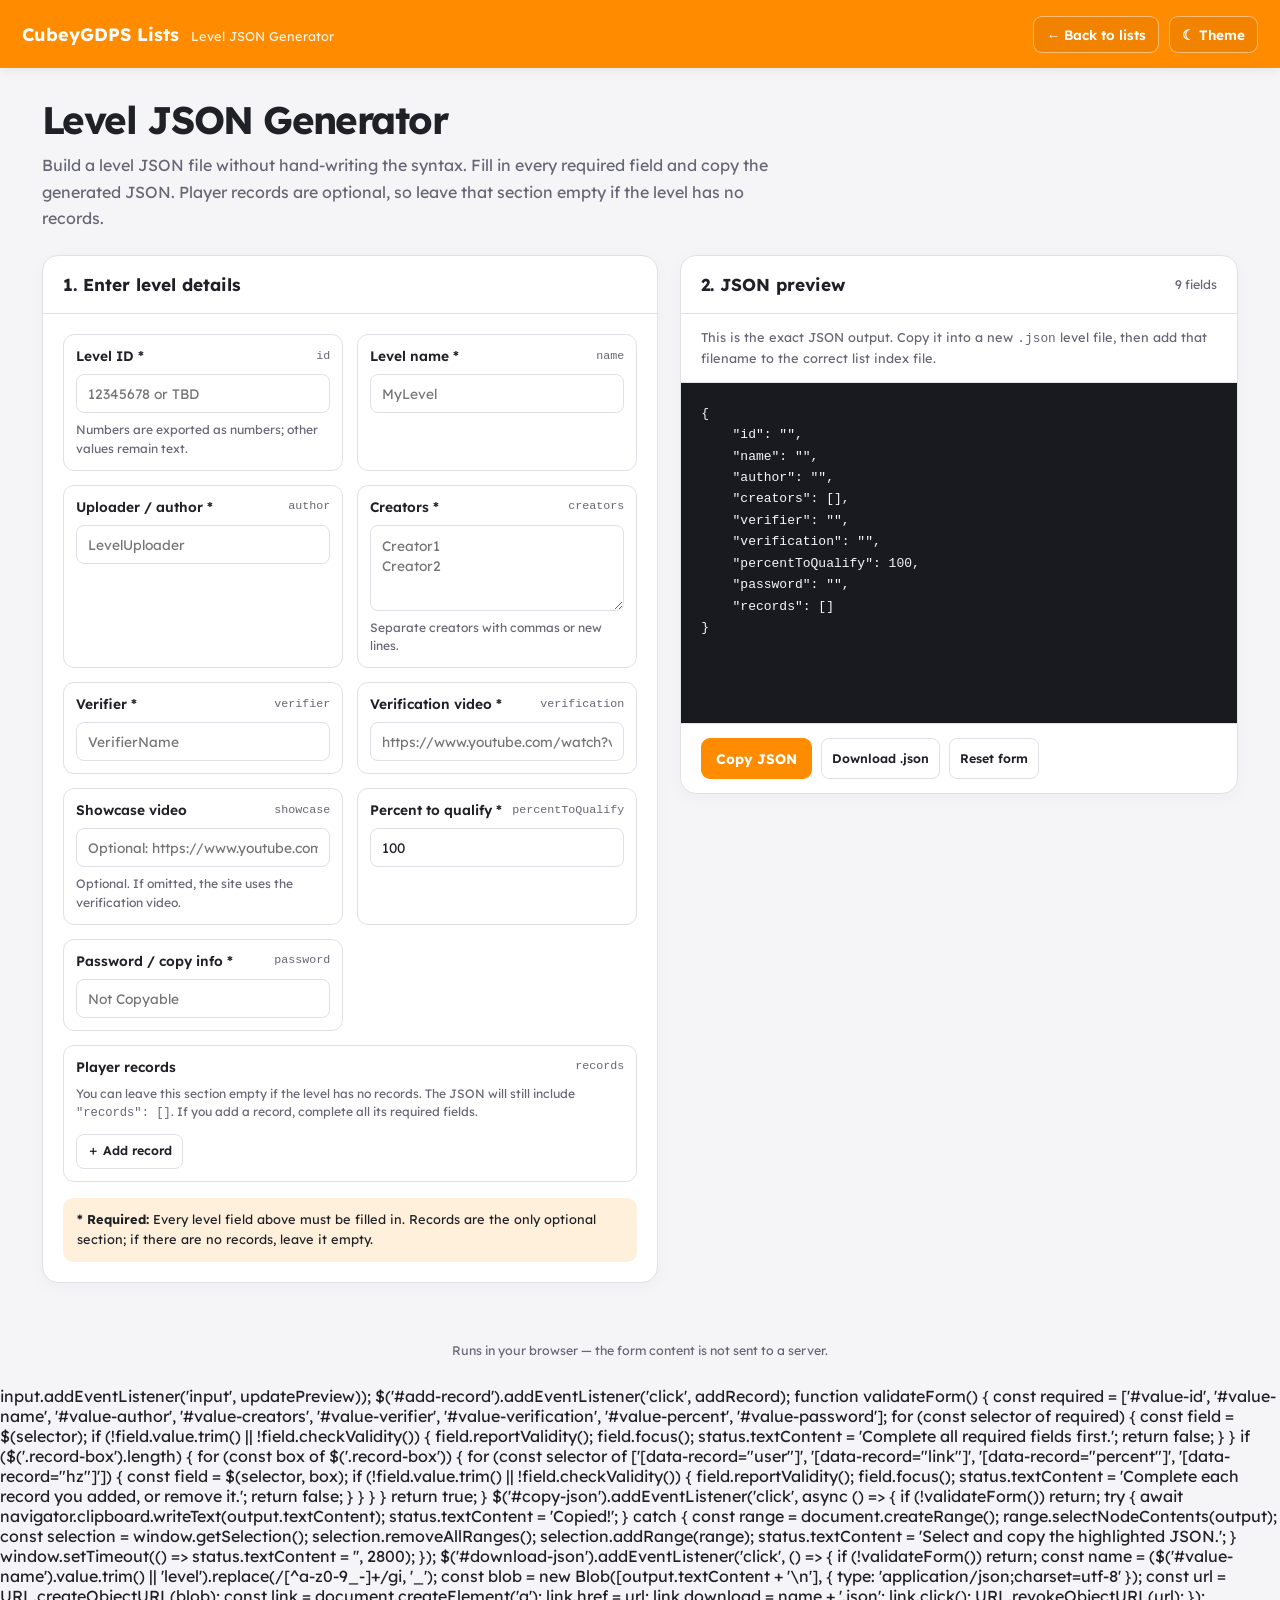
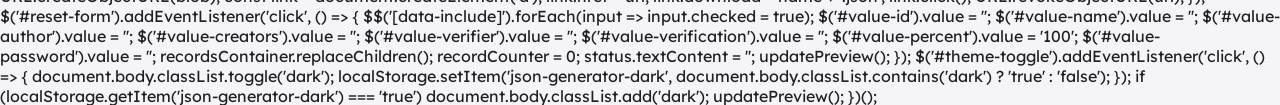
==== json-generator/index.html @ 1a978d86 "Correctly validate all added record entries" ====
<!DOCTYPE html>
<html lang="en">
<head>
    <meta charset="UTF-8">
    <meta name="viewport" content="width=device-width, initial-scale=1">
    <title>Level JSON Generator | CubeyGDPS Lists</title>
    <link rel="preconnect" href="https://fonts.googleapis.com">
    <link rel="preconnect" href="https://fonts.gstatic.com" crossorigin>
    <link href="https://fonts.googleapis.com/css2?family=Lexend+Deca:wght@400;500;600;700&display=swap" rel="stylesheet">
    <style>
        :root {
            color-scheme: light;
            --bg: #f5f5f7;
            --panel: #fff;
            --text: #202027;
            --muted: #666675;
            --border: #e0e0e7;
            --field: #fff;
            --orange: #ff8c00;
            --orange-dark: #bd5e00;
            --soft-orange: #fff0dc;
            --code: #191a20;
            --code-text: #f5f5fa;
            font-family: "Lexend Deca", sans-serif;
        }
        * { box-sizing: border-box; }
        body { margin: 0; background: var(--bg); color: var(--text); min-height: 100vh; }
        body.dark {
            color-scheme: dark;
            --bg: #17171b; --panel: #222228; --text: #f4f4f8; --muted: #b2b2c0;
            --border: #3c3c46; --field: #19191f; --orange: #d97706; --orange-dark: #ffb45e;
            --soft-orange: #3a2a19; --code: #101014; --code-text: #f5f5fa;
        }
        header {
            min-height: 68px; padding: 12px max(22px, calc((100vw - 1240px) / 2));
            display: flex; align-items: center; justify-content: space-between; gap: 18px;
            background: var(--orange); color: white; box-shadow: 0 2px 10px #00000012;
        }
        .brand { display: flex; align-items: baseline; gap: 12px; flex-wrap: wrap; }
        .brand strong { font-size: 1.12rem; }
        .brand span { font-size: .8rem; opacity: .88; }
        .header-actions { display: flex; align-items: center; gap: 10px; }
        a { color: inherit; }
        .header-link, .theme-button {
            border: 1px solid #ffffff75; color: white; background: #8c45001c;
            padding: 9px 12px; border-radius: 9px; text-decoration: none; font: inherit;
            font-size: .85rem; font-weight: 600; cursor: pointer;
        }
        .header-link:hover, .theme-button:hover { background: #8c450033; }
        main { max-width: 1240px; margin: 30px auto 60px; padding: 0 22px; }
        .intro { margin-bottom: 24px; }
        h1 { font-size: clamp(1.7rem, 4vw, 2.4rem); line-height: 1.15; letter-spacing: -.04em; margin: 0 0 10px; }
        .intro p { margin: 0; color: var(--muted); line-height: 1.65; max-width: 760px; }
        .layout { display: grid; grid-template-columns: minmax(0, 1.05fr) minmax(360px, .95fr); gap: 22px; align-items: start; }
        .panel { background: var(--panel); border: 1px solid var(--border); border-radius: 16px; overflow: hidden; box-shadow: 0 4px 18px #00000008; }
        .panel-head { padding: 18px 20px; border-bottom: 1px solid var(--border); display: flex; justify-content: space-between; align-items: center; gap: 12px; }
        h2 { font-size: 1.08rem; margin: 0; }
        .panel-body { padding: 20px; }
        .field-grid { display: grid; grid-template-columns: 1fr 1fr; gap: 14px; }
        .field { min-width: 0; border: 1px solid var(--border); border-radius: 11px; padding: 12px; }
        .field.full { grid-column: 1 / -1; }
        .field.disabled { opacity: .65; }
        .field-top { display: flex; align-items: center; justify-content: space-between; gap: 10px; margin-bottom: 10px; }
        .field-top label { font-weight: 600; font-size: .86rem; overflow-wrap: anywhere; }
        .field-top code { color: var(--muted); font-size: .73rem; }
        input[type="checkbox"] { accent-color: var(--orange-dark); width: 17px; height: 17px; cursor: pointer; }
        input[type="text"], input[type="number"], input[type="url"], textarea, select {
            display: block; width: 100%; min-width: 0; background: var(--field); color: var(--text);
            border: 1px solid var(--border); border-radius: 8px; padding: 10px 11px;
            font: inherit; font-size: .86rem; outline: none;
        }
        textarea { min-height: 86px; resize: vertical; line-height: 1.5; }
        input:focus-visible, textarea:focus-visible, select:focus-visible, button:focus-visible, a:focus-visible {
            outline: 2px solid var(--orange-dark); outline-offset: 2px;
        }
        input:disabled, textarea:disabled { opacity: .55; cursor: not-allowed; }
        .hint { color: var(--muted); font-size: .76rem; line-height: 1.5; margin: 8px 0 0; }
        .toolbar { display: flex; flex-wrap: wrap; gap: 8px; }
        button { font-family: inherit; }
        .small-button { border: 1px solid var(--border); background: var(--panel); color: var(--text); padding: 8px 10px; border-radius: 8px; font-size: .78rem; font-weight: 600; cursor: pointer; }
        .small-button:hover { border-color: var(--orange-dark); }
        .primary-button { background: var(--orange); border: 1px solid var(--orange); color: white; padding: 11px 14px; border-radius: 9px; font-size: .86rem; font-weight: 700; cursor: pointer; }
        .primary-button:hover { filter: brightness(.96); }
        .record-box { margin-top: 16px; border: 1px dashed var(--border); padding: 14px; border-radius: 11px; }
        .record-head { display: flex; justify-content: space-between; align-items: center; gap: 10px; margin-bottom: 12px; }
        .record-head strong { font-size: .88rem; }
        .record-grid { display: grid; grid-template-columns: 1fr 1fr; gap: 10px; }
        .record-grid label { display: block; font-size: .75rem; color: var(--muted); margin-bottom: 6px; }
        .record-options { display: flex; flex-wrap: wrap; gap: 14px; margin-top: 12px; }
        .check-label { display: inline-flex; align-items: center; gap: 7px; font-size: .82rem; }
        .preview-panel { position: sticky; top: 18px; }
        .preview-panel .panel-body { padding: 0; }
        .preview-note { padding: 14px 20px; border-bottom: 1px solid var(--border); color: var(--muted); font-size: .8rem; line-height: 1.5; }
        pre { margin: 0; padding: 20px; min-height: 340px; max-height: 60vh; overflow: auto; background: var(--code); color: var(--code-text); font: 13px/1.65 ui-monospace, SFMono-Regular, Consolas, monospace; white-space: pre; tab-size: 4; }
        .preview-actions { padding: 14px 20px; display: flex; flex-wrap: wrap; gap: 9px; border-top: 1px solid var(--border); }
        .status { align-self: center; color: var(--muted); font-size: .78rem; min-height: 1em; }
        .notice { background: var(--soft-orange); border-radius: 10px; padding: 12px 14px; font-size: .8rem; line-height: 1.55; margin-top: 16px; }
        footer { text-align: center; color: var(--muted); padding: 0 20px 28px; font-size: .78rem; }
        @media (max-width: 850px) {
            .layout { grid-template-columns: 1fr; }
            .preview-panel { position: static; }
            pre { max-height: 50vh; }
        }
        @media (max-width: 540px) {
            header { align-items: flex-start; flex-direction: column; padding: 14px 18px; }
            main { margin-top: 22px; padding: 0 14px; }
            .panel-head, .panel-body { padding: 15px; }
            .field-grid { grid-template-columns: 1fr; }
            .field.full { grid-column: auto; }
            .record-grid { grid-template-columns: 1fr; }
        }
    </style>
</head>
<body>
    <header>
        <div class="brand"><strong>CubeyGDPS Lists</strong><span>Level JSON Generator</span></div>
        <div class="header-actions">
            <a class="header-link" href="../">← Back to lists</a>
            <button class="theme-button" id="theme-toggle" type="button" aria-label="Toggle dark mode">☾ Theme</button>
        </div>
    </header>
    <main>
        <section class="intro">
            <h1>Level JSON Generator</h1>
            <p>Build a level JSON file without hand-writing the syntax. Fill in every required field and copy the generated JSON. Player records are optional, so leave that section empty if the level has no records.</p>
        </section>
        <div class="layout">
            <section class="panel">
                <div class="panel-head">
                    <h2>1. Enter level details</h2>
                </div>
                <div class="panel-body">
                    <div class="field-grid">
                        <div class="field" data-field="id">
                            <div class="field-top"><label for="value-id">Level ID <span aria-hidden="true">*</span></label><code>id</code></div>
                            <input id="value-id" type="text" placeholder="12345678 or TBD" required>
                            <p class="hint">Numbers are exported as numbers; other values remain text.</p>
                        </div>
                        <div class="field" data-field="name">
                            <div class="field-top"><label for="value-name">Level name *</label><code>name</code></div>
                            <input id="value-name" type="text" placeholder="MyLevel" required>
                        </div>
                        <div class="field" data-field="author">
                            <div class="field-top"><label for="value-author">Uploader / author *</label><code>author</code></div>
                            <input id="value-author" type="text" placeholder="LevelUploader" required>
                        </div>
                        <div class="field" data-field="creators">
                            <div class="field-top"><label for="value-creators">Creators *</label><code>creators</code></div>
                            <textarea id="value-creators" placeholder="Creator1&#10;Creator2" required></textarea>
                            <p class="hint">Separate creators with commas or new lines.</p>
                        </div>
                        <div class="field" data-field="verifier">
                            <div class="field-top"><label for="value-verifier">Verifier *</label><code>verifier</code></div>
                            <input id="value-verifier" type="text" placeholder="VerifierName" required>
                        </div>
                        <div class="field" data-field="verification">
                            <div class="field-top"><label for="value-verification">Verification video *</label><code>verification</code></div>
                            <input id="value-verification" type="url" placeholder="https://www.youtube.com/watch?v=..." required>
                        </div>
                        <div class="field" data-field="showcase">
                            <div class="field-top"><label for="value-showcase">Showcase video</label><code>showcase</code></div>
                            <input id="value-showcase" type="url" placeholder="Optional: https://www.youtube.com/watch?v=...">
                            <p class="hint">Optional. If omitted, the site uses the verification video.</p>
                        </div>
                        <div class="field" data-field="percentToQualify">
                            <div class="field-top"><label for="value-percent">Percent to qualify *</label><code>percentToQualify</code></div>
                            <input id="value-percent" type="number" min="0" max="100" step="1" value="100" required>
                        </div>
                        <div class="field" data-field="password">
                            <div class="field-top"><label for="value-password">Password / copy info *</label><code>password</code></div>
                            <input id="value-password" type="text" placeholder="Not Copyable" required>
                        </div>
                        <div class="field full" data-field="records">
                            <div class="field-top">
                                <label>Player records</label><code>records</code>
                            </div>
                            <p class="hint">You can leave this section empty if the level has no records. The JSON will still include <code>"records": []</code>. If you add a record, complete all its required fields.</p>
                            <div id="records-container"></div>
                            <button class="small-button" id="add-record" type="button" style="margin-top:12px">＋ Add record</button>
                        </div>
                    </div>
                    <div class="notice"><strong>* Required:</strong> Every level field above must be filled in. Records are the only optional section; if there are no records, leave it empty.</div>
                </div>
            </section>
            <section class="panel preview-panel">
                <div class="panel-head"><h2>2. JSON preview</h2><span class="status" id="field-count">9 fields</span></div>
                <div class="preview-note">This is the exact JSON output. Copy it into a new <code>.json</code> level file, then add that filename to the correct list index file.</div>
                <div class="panel-body"><pre id="json-output" aria-label="Generated JSON" tabindex="0">{}</pre></div>
                <div class="preview-actions">
                    <button class="primary-button" id="copy-json" type="button">Copy JSON</button>
                    <button class="small-button" id="download-json" type="button">Download .json</button>
                    <button class="small-button" id="reset-form" type="button">Reset form</button>
                    <span class="status" id="copy-status" role="status" aria-live="polite"></span>
                </div>
            </section>
        </div>
    </main>
    <footer>Runs in your browser — the form content is not sent to a server.</footer>
<script>
(() => {
    const $ = (selector, root = document) => root.querySelector(selector);
    const $$ = (selector, root = document) => [...root.querySelectorAll(selector)];
    const recordsContainer = $('#records-container');
    const output = $('#json-output');
    const status = $('#copy-status');
    let recordCounter = 0;

    function addRecord() {
        const id = ++recordCounter;
        const box = document.createElement('div');
        box.className = 'record-box';
        box.dataset.recordId = String(id);
        box.innerHTML = `
            <div class="record-head">
                <strong>Record ${id}</strong>
                <button class="small-button remove-record" type="button">Remove</button>
            </div>
            <div class="record-grid">
                <div><label for="record-user-${id}">Player name</label><input id="record-user-${id}" data-record="user" type="text" placeholder="PlayerName"></div>
                <div><label for="record-link-${id}">Proof link</label><input id="record-link-${id}" data-record="link" type="url" placeholder="https://..."></div>
                <div><label for="record-percent-${id}">Percent</label><input id="record-percent-${id}" data-record="percent" type="number" min="0" max="100" step="1" value="100"></div>
                <div><label for="record-fps-${id}">FPS value</label><input id="record-fps-${id}" data-record="fps-value" type="number" min="1" step="1" value="360"></div>
                <div><label for="record-fps-key-${id}">JSON field name</label><select id="record-fps-key-${id}" data-record="fps-key"><option value="fps" selected>fps (current format)</option><option value="hz">hz (legacy format)</option></select></div>
            </div>
            <div class="record-options">
                <label class="check-label"><input data-record="mobile" type="checkbox"> Mobile</label>
                <label class="check-label"><input data-record="cbf" type="checkbox"> CBF</label>
            </div>`;
        recordsContainer.appendChild(box);
        box.querySelector('.remove-record').addEventListener('click', () => {
            box.remove();
            updatePreview();
        });
        $('input, select', box).forEach(input => {
            input.addEventListener('input', updatePreview);
            input.addEventListener('change', updatePreview);
        });
        updatePreview();
    }

    function readRecords() {
        return $$('.record-box', recordsContainer).map(box => {
            const record = {};
            const user = $('[data-record="user"]', box).value.trim();
            const link = $('[data-record="link"]', box).value.trim();
            const percent = $('[data-record="percent"]', box).value;
            const fps = $('[data-record="fps-value"]', box).value;
            const fpsKey = $('[data-record="fps-key"]', box).value;
            if (user) record.user = user;
            if (link) record.link = link;
            if (percent !== '') record.percent = Number(percent);
            if (fps !== '') record[fpsKey] = Number(fps);
            if ($('[data-record="mobile"]', box).checked) record.mobile = true;
            if ($('[data-record="cbf"]', box).checked) record.cbf = true;
            return record;
        }).filter(record => Object.keys(record).length > 0);
    }

    function getData() {
        const text = id => $(id).value.trim();
        const idValue = text('#value-id');
        const data = {
            id: /^-?\\d+$/.test(idValue) ? Number(idValue) : idValue,
            name: text('#value-name'),
            author: text('#value-author'),
            creators: text('#value-creators').split(/[\\n,]+/).map(value => value.trim()).filter(Boolean),
            verifier: text('#value-verifier'),
            verification: text('#value-verification'),
            percentToQualify: text('#value-percent') === '' ? null : Number(text('#value-percent')),
            password: text('#value-password'),
            records: readRecords()
        };
        const showcase = text('#value-showcase');
        if (showcase) data.showcase = showcase;
        return data;
    }

    function updatePreview() {
        const data = getData();
        output.textContent = JSON.stringify(data, null, 4);
        $('#field-count').textContent = Object.keys(data).length + ' fields';
    }

    function validateForm() {
        const required = ['#value-id', '#value-name', '#value-author', '#value-creators', '#value-verifier', '#value-verification', '#value-percent', '#value-password'];
        for (const selector of required) {
            const field = $(selector);
            if (!field.value.trim() || !field.checkValidity()) {
                field.reportValidity();
                field.focus();
                status.textContent = 'Complete all required fields first.';
                return false;
            }
        }
        const showcase = $('#value-showcase');
        if (showcase.value.trim() && !showcase.checkValidity()) {
            showcase.reportValidity();
            showcase.focus();
            status.textContent = 'Enter a valid showcase video URL, or leave it empty.';
            return false;
        }
        for (const box of $$('.record-box')) {
            for (const selector of ['[data-record="user"]', '[data-record="link"]', '[data-record="percent"]', '[data-record="fps-value"]']) {
                const field = $(selector, box);
                if (!field.value.trim() || !field.checkValidity()) {
                    field.reportValidity();
                    field.focus();
                    status.textContent = 'Complete each record you added, or remove it.';
                    return false;
                }
            }
        }
        return true;
    }

    $('#copy-json').addEventListener('click', async () => {
        if (!validateForm()) return;
        try {
            await navigator.clipboard.writeText(output.textContent);
            status.textContent = 'Copied!';
        } catch {
            const range = document.createRange();
            range.selectNodeContents(output);
            const selection = window.getSelection();
            selection.removeAllRanges();
            selection.addRange(range);
            status.textContent = 'Select and copy the highlighted JSON.';
        }
        window.setTimeout(() => status.textContent = '', 2800);
    });
    $('#download-json').addEventListener('click', () => {
        if (!validateForm()) return;
        const name = ($('#value-name').value.trim() || 'level').replace(/[^a-z0-9_-]+/gi, '_');
        const blob = new Blob([output.textContent + '\n'], { type: 'application/json;charset=utf-8' });
        const url = URL.createObjectURL(blob);
        const link = document.createElement('a');
        link.href = url;
        link.download = name + '.json';
        link.click();
        URL.revokeObjectURL(url);
    });
    $('#reset-form').addEventListener('click', () => {
        $('#value-id').value = '';
        $('#value-name').value = '';
        $('#value-author').value = '';
        $('#value-creators').value = '';
        $('#value-verifier').value = '';
        $('#value-verification').value = '';
        $('#value-showcase').value = '';
        $('#value-percent').value = '100';
        $('#value-password').value = '';
        recordsContainer.replaceChildren();
        recordCounter = 0;
        status.textContent = '';
        updatePreview();
    });
    $('#theme-toggle').addEventListener('click', () => {
        document.body.classList.toggle('dark');
        localStorage.setItem('json-generator-dark', document.body.classList.contains('dark') ? 'true' : 'false');
    });
    if (localStorage.getItem('json-generator-dark') === 'true') document.body.classList.add('dark');
    updatePreview();
})();
</script>
</body>
</html    $$('input, textarea').forEach(input => input.addEventListener('input', updatePreview));
    $('#add-record').addEventListener('click', addRecord);
    function validateForm() {
        const required = ['#value-id', '#value-name', '#value-author', '#value-creators', '#value-verifier', '#value-verification', '#value-percent', '#value-password'];
        for (const selector of required) {
            const field = $(selector);
            if (!field.value.trim() || !field.checkValidity()) {
                field.reportValidity();
                field.focus();
                status.textContent = 'Complete all required fields first.';
                return false;
            }
        }
        if ($('.record-box').length) {
            for (const box of $('.record-box')) {
                for (const selector of ['[data-record="user"]', '[data-record="link"]', '[data-record="percent"]', '[data-record="hz"]']) {
                    const field = $(selector, box);
                    if (!field.value.trim() || !field.checkValidity()) {
                        field.reportValidity();
                        field.focus();
                        status.textContent = 'Complete each record you added, or remove it.';
                        return false;
                    }
                }
            }
        }
        return true;
    }

    $('#copy-json').addEventListener('click', async () => {
        if (!validateForm()) return;
        try {
            await navigator.clipboard.writeText(output.textContent);
            status.textContent = 'Copied!';
        } catch {
            const range = document.createRange();
            range.selectNodeContents(output);
            const selection = window.getSelection();
            selection.removeAllRanges();
            selection.addRange(range);
            status.textContent = 'Select and copy the highlighted JSON.';
        }
        window.setTimeout(() => status.textContent = '', 2800);
    });
    $('#download-json').addEventListener('click', () => {
        if (!validateForm()) return;
        const name = ($('#value-name').value.trim() || 'level').replace(/[^a-z0-9_-]+/gi, '_');
        const blob = new Blob([output.textContent + '\n'], { type: 'application/json;charset=utf-8' });
        const url = URL.createObjectURL(blob);
        const link = document.createElement('a');
        link.href = url;
        link.download = name + '.json';
        link.click();
        URL.revokeObjectURL(url);
    });
    $('#reset-form').addEventListener('click', () => {
        $$('[data-include]').forEach(input => input.checked = true);
        $('#value-id').value = '';
        $('#value-name').value = '';
        $('#value-author').value = '';
        $('#value-creators').value = '';
        $('#value-verifier').value = '';
        $('#value-verification').value = '';
        $('#value-percent').value = '100';
        $('#value-password').value = '';
        recordsContainer.replaceChildren();
        recordCounter = 0;
        status.textContent = '';
        updatePreview();
    });
    $('#theme-toggle').addEventListener('click', () => {
        document.body.classList.toggle('dark');
        localStorage.setItem('json-generator-dark', document.body.classList.contains('dark') ? 'true' : 'false');
    });
    if (localStorage.getItem('json-generator-dark') === 'true') document.body.classList.add('dark');
    updatePreview();
})();
</script>
</body>
</html>
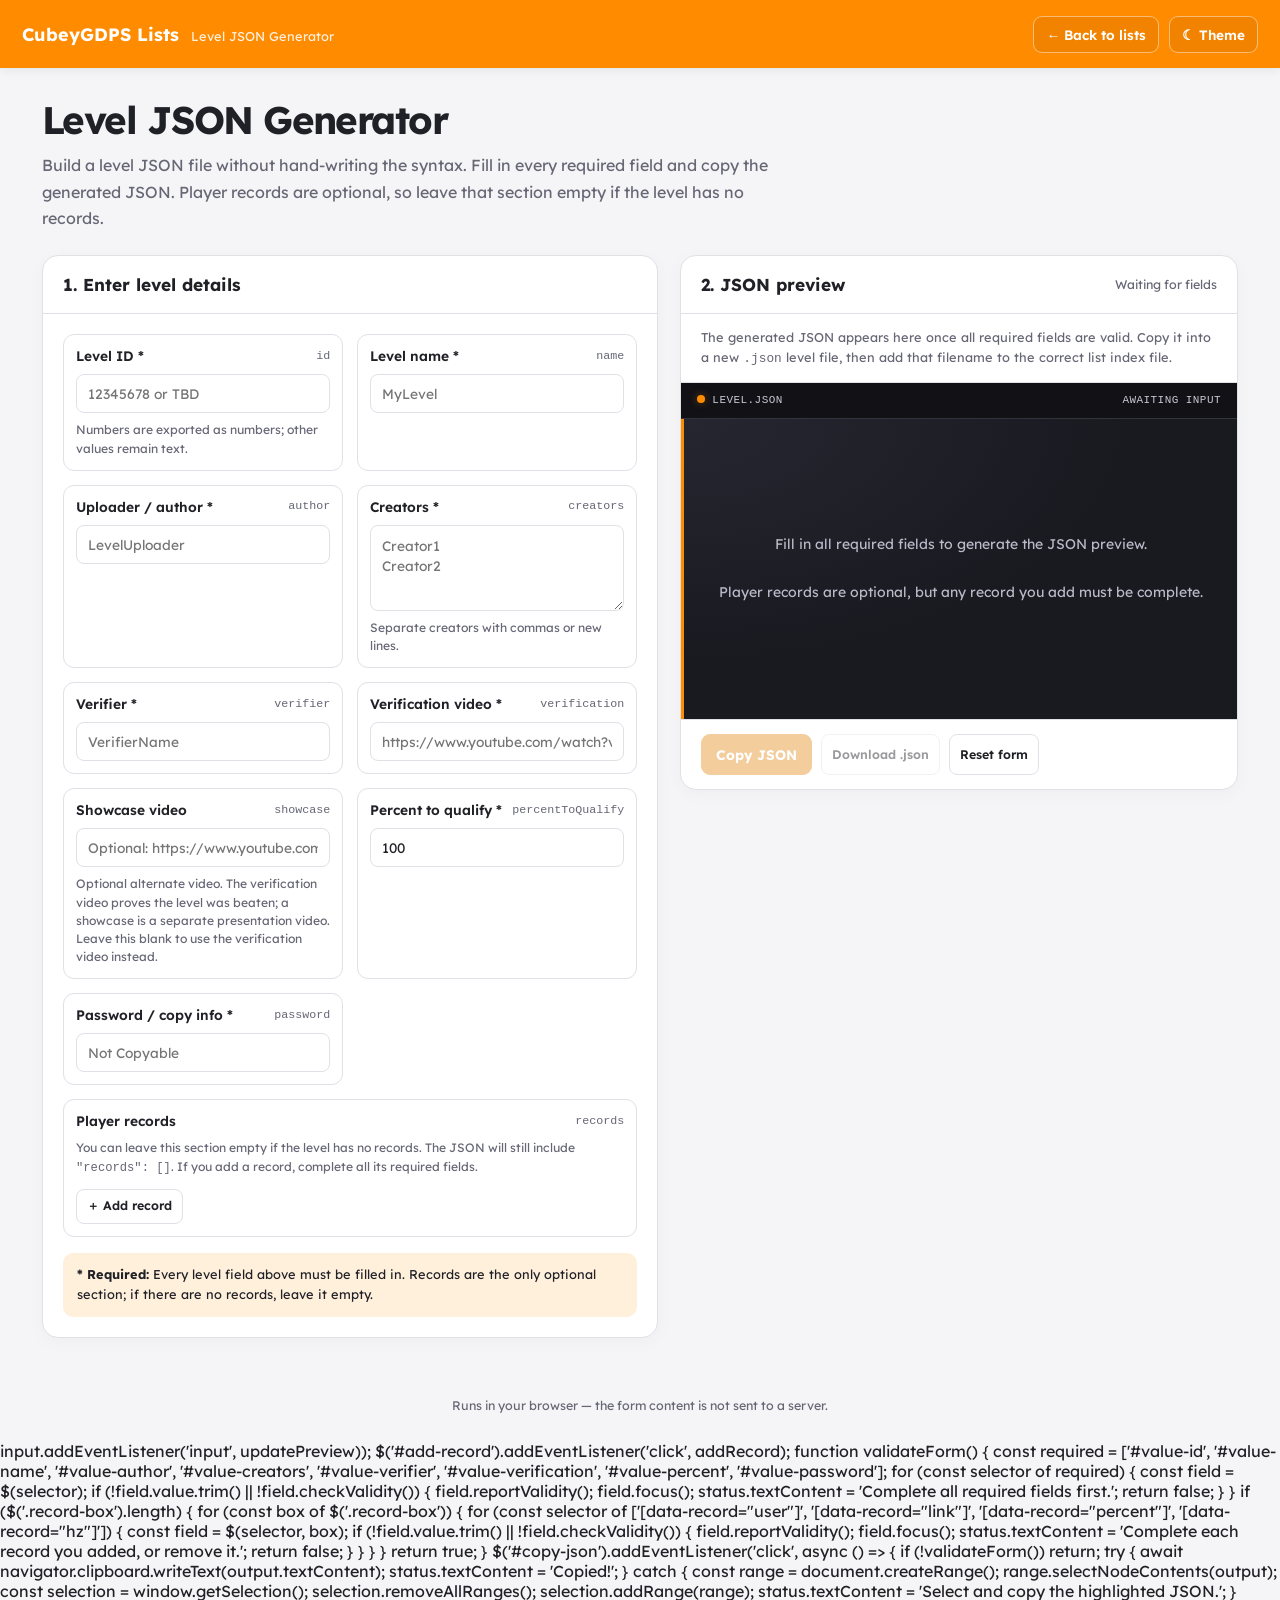
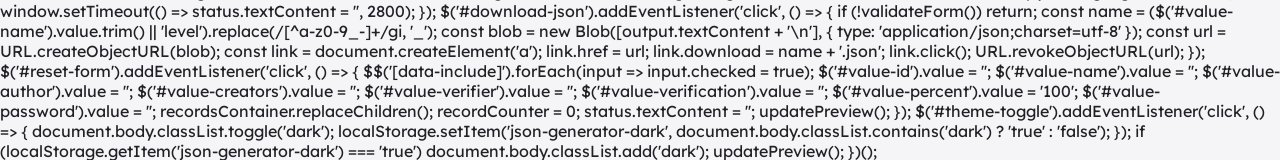
==== commit 4877ff64: "Improve JSON generator preview and showcase guidance" ====
--- a/json-generator/index.html
+++ b/json-generator/index.html
@@ -81,6 +81,7 @@
         .small-button:hover { border-color: var(--orange-dark); }
         .primary-button { background: var(--orange); border: 1px solid var(--orange); color: white; padding: 11px 14px; border-radius: 9px; font-size: .86rem; font-weight: 700; cursor: pointer; }
         .primary-button:hover { filter: brightness(.96); }
+        button:disabled { opacity: .45; cursor: not-allowed; filter: grayscale(.25); }
         .record-box { margin-top: 16px; border: 1px dashed var(--border); padding: 14px; border-radius: 11px; }
         .record-head { display: flex; justify-content: space-between; align-items: center; gap: 10px; margin-bottom: 12px; }
         .record-head strong { font-size: .88rem; }
@@ -91,7 +92,10 @@
         .preview-panel { position: sticky; top: 18px; }
         .preview-panel .panel-body { padding: 0; }
         .preview-note { padding: 14px 20px; border-bottom: 1px solid var(--border); color: var(--muted); font-size: .8rem; line-height: 1.5; }
-        pre { margin: 0; padding: 20px; min-height: 340px; max-height: 60vh; overflow: auto; background: var(--code); color: var(--code-text); font: 13px/1.65 ui-monospace, SFMono-Regular, Consolas, monospace; white-space: pre; tab-size: 4; }
+        pre { margin: 0; padding: 22px; min-height: 300px; max-height: 60vh; overflow: auto; background: radial-gradient(ellipse at top left, #252630 0%, var(--code) 58%); color: var(--code-text); font: 13px/1.75 ui-monospace, SFMono-Regular, Consolas, monospace; white-space: pre; tab-size: 4; border-left: 3px solid var(--orange); }
+        pre:not(.ready) { display: flex; align-items: center; justify-content: center; text-align: center; white-space: pre-wrap; color: #b8bac8; font: 14px/1.7 "Lexend Deca", sans-serif; padding: 32px; }
+        .code-toolbar { display: flex; align-items: center; justify-content: space-between; gap: 12px; padding: 10px 16px; background: #111116; color: #c7c8d4; border-bottom: 1px solid #33333e; font: 11px/1.4 ui-monospace, SFMono-Regular, Consolas, monospace; letter-spacing: .04em; text-transform: uppercase; }
+        .code-dot { display: inline-block; width: 8px; height: 8px; margin-right: 7px; border-radius: 50%; background: #ff8c00; box-shadow: 0 0 9px #ff8c0066; }
         .preview-actions { padding: 14px 20px; display: flex; flex-wrap: wrap; gap: 9px; border-top: 1px solid var(--border); }
         .status { align-self: center; color: var(--muted); font-size: .78rem; min-height: 1em; }
         .notice { background: var(--soft-orange); border-radius: 10px; padding: 12px 14px; font-size: .8rem; line-height: 1.55; margin-top: 16px; }
@@ -160,7 +164,7 @@
                         <div class="field" data-field="showcase">
                             <div class="field-top"><label for="value-showcase">Showcase video</label><code>showcase</code></div>
                             <input id="value-showcase" type="url" placeholder="Optional: https://www.youtube.com/watch?v=...">
-                            <p class="hint">Optional. If omitted, the site uses the verification video.</p>
+                            <p class="hint">Optional alternate video. The verification video proves the level was beaten; a showcase is a separate presentation video. Leave this blank to use the verification video instead.</p>
                         </div>
                         <div class="field" data-field="percentToQualify">
                             <div class="field-top"><label for="value-percent">Percent to qualify *</label><code>percentToQualify</code></div>
@@ -183,9 +187,9 @@
                 </div>
             </section>
             <section class="panel preview-panel">
-                <div class="panel-head"><h2>2. JSON preview</h2><span class="status" id="field-count">9 fields</span></div>
-                <div class="preview-note">This is the exact JSON output. Copy it into a new <code>.json</code> level file, then add that filename to the correct list index file.</div>
-                <div class="panel-body"><pre id="json-output" aria-label="Generated JSON" tabindex="0">{}</pre></div>
+                <div class="panel-head"><h2>2. JSON preview</h2><span class="status" id="field-count">Waiting for fields</span></div>
+                <div class="preview-note">The generated JSON appears here once all required fields are valid. Copy it into a new <code>.json</code> level file, then add that filename to the correct list index file.</div>
+                <div class="panel-body"><div class="code-toolbar"><span><i class="code-dot"></i>level.json</span><span id="code-state">Awaiting input</span></div><pre id="json-output" aria-label="Generated JSON" tabindex="0">Fill in all required fields to generate the JSON preview.</pre></div>
                 <div class="preview-actions">
                     <button class="primary-button" id="copy-json" type="button">Copy JSON</button>
                     <button class="small-button" id="download-json" type="button">Download .json</button>
@@ -231,7 +235,7 @@
             box.remove();
             updatePreview();
         });
-        $('input, select', box).forEach(input => {
+        $$('input, select', box).forEach(input => {
             input.addEventListener('input', updatePreview);
             input.addEventListener('change', updatePreview);
         });
@@ -275,10 +279,40 @@
         return data;
     }
 
+    function isFormComplete() {
+        const required = ['#value-id', '#value-name', '#value-author', '#value-creators', '#value-verifier', '#value-verification', '#value-percent', '#value-password'];
+        if (!required.every(selector => {
+            const field = $(selector);
+            return field.value.trim() !== '' && field.checkValidity();
+        })) return false;
+
+        const showcase = $('#value-showcase');
+        if (showcase.value.trim() && !showcase.checkValidity()) return false;
+
+        // Records are optional, but every record added must be complete.
+        for (const box of $('.record-box', recordsContainer)) {
+            for (const selector of ['[data-record="user"]', '[data-record="link"]', '[data-record="percent"]', '[data-record="fps-value"]']) {
+                const field = $(selector, box);
+                if (!field.value.trim() || !field.checkValidity()) return false;
+            }
+        }
+        return true;
+    }
+
     function updatePreview() {
-        const data = getData();
-        output.textContent = JSON.stringify(data, null, 4);
-        $('#field-count').textContent = Object.keys(data).length + ' fields';
+        const complete = isFormComplete();
+        output.classList.toggle('ready', complete);
+        $('#copy-json').disabled = !complete;
+        $('#download-json').disabled = !complete;
+        $('#field-count').textContent = complete ? Object.keys(getData()).length + ' fields' : 'Waiting for fields';
+        $('#code-state').textContent = complete ? 'Valid JSON preview' : 'Awaiting input';
+
+        if (!complete) {
+            output.textContent = 'Fill in all required fields to generate the JSON preview.\n\nPlayer records are optional, but any record you add must be complete.';
+            status.textContent = '';
+            return;
+        }
+        output.textContent = JSON.stringify(getData(), null, 4);
     }
 
     function validateForm() {
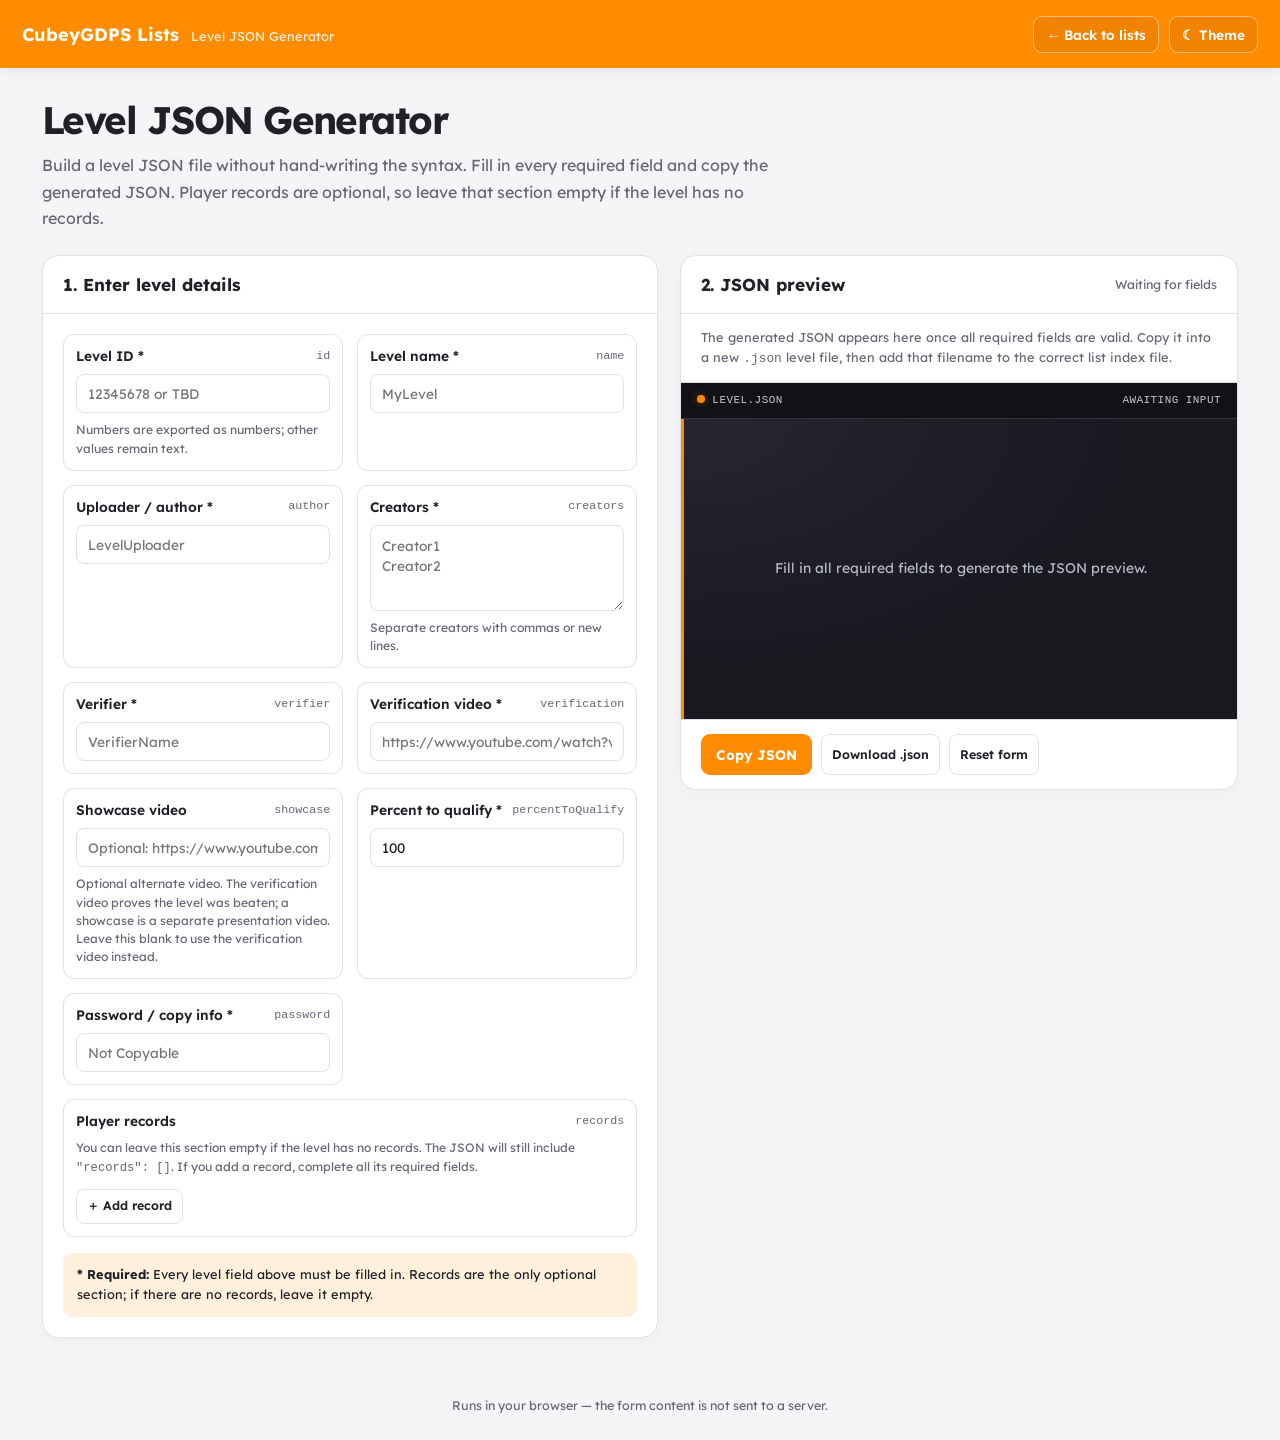
==== commit 79e5396b: "Fix JSON generator script and record button" ====
--- a/json-generator/index.html
+++ b/json-generator/index.html
@@ -393,87 +393,17 @@
         localStorage.setItem('json-generator-dark', document.body.classList.contains('dark') ? 'true' : 'false');
     });
     if (localStorage.getItem('json-generator-dark') === 'true') document.body.classList.add('dark');
+
+    // Keep the preview in sync with every field, and wire up the record button.
+    $('input, textarea, select').forEach(input => {
+        input.addEventListener('input', updatePreview);
+        input.addEventListener('change', updatePreview);
+    });
+    $('#add-record').addEventListener('click', addRecord);
+
     updatePreview();
 })();
+
 </script>
 </body>
-</html    $$('input, textarea').forEach(input => input.addEventListener('input', updatePreview));
-    $('#add-record').addEventListener('click', addRecord);
-    function validateForm() {
-        const required = ['#value-id', '#value-name', '#value-author', '#value-creators', '#value-verifier', '#value-verification', '#value-percent', '#value-password'];
-        for (const selector of required) {
-            const field = $(selector);
-            if (!field.value.trim() || !field.checkValidity()) {
-                field.reportValidity();
-                field.focus();
-                status.textContent = 'Complete all required fields first.';
-                return false;
-            }
-        }
-        if ($('.record-box').length) {
-            for (const box of $('.record-box')) {
-                for (const selector of ['[data-record="user"]', '[data-record="link"]', '[data-record="percent"]', '[data-record="hz"]']) {
-                    const field = $(selector, box);
-                    if (!field.value.trim() || !field.checkValidity()) {
-                        field.reportValidity();
-                        field.focus();
-                        status.textContent = 'Complete each record you added, or remove it.';
-                        return false;
-                    }
-                }
-            }
-        }
-        return true;
-    }
-
-    $('#copy-json').addEventListener('click', async () => {
-        if (!validateForm()) return;
-        try {
-            await navigator.clipboard.writeText(output.textContent);
-            status.textContent = 'Copied!';
-        } catch {
-            const range = document.createRange();
-            range.selectNodeContents(output);
-            const selection = window.getSelection();
-            selection.removeAllRanges();
-            selection.addRange(range);
-            status.textContent = 'Select and copy the highlighted JSON.';
-        }
-        window.setTimeout(() => status.textContent = '', 2800);
-    });
-    $('#download-json').addEventListener('click', () => {
-        if (!validateForm()) return;
-        const name = ($('#value-name').value.trim() || 'level').replace(/[^a-z0-9_-]+/gi, '_');
-        const blob = new Blob([output.textContent + '\n'], { type: 'application/json;charset=utf-8' });
-        const url = URL.createObjectURL(blob);
-        const link = document.createElement('a');
-        link.href = url;
-        link.download = name + '.json';
-        link.click();
-        URL.revokeObjectURL(url);
-    });
-    $('#reset-form').addEventListener('click', () => {
-        $$('[data-include]').forEach(input => input.checked = true);
-        $('#value-id').value = '';
-        $('#value-name').value = '';
-        $('#value-author').value = '';
-        $('#value-creators').value = '';
-        $('#value-verifier').value = '';
-        $('#value-verification').value = '';
-        $('#value-percent').value = '100';
-        $('#value-password').value = '';
-        recordsContainer.replaceChildren();
-        recordCounter = 0;
-        status.textContent = '';
-        updatePreview();
-    });
-    $('#theme-toggle').addEventListener('click', () => {
-        document.body.classList.toggle('dark');
-        localStorage.setItem('json-generator-dark', document.body.classList.contains('dark') ? 'true' : 'false');
-    });
-    if (localStorage.getItem('json-generator-dark') === 'true') document.body.classList.add('dark');
-    updatePreview();
-})();
-</script>
-</body>
-</html>+</html>
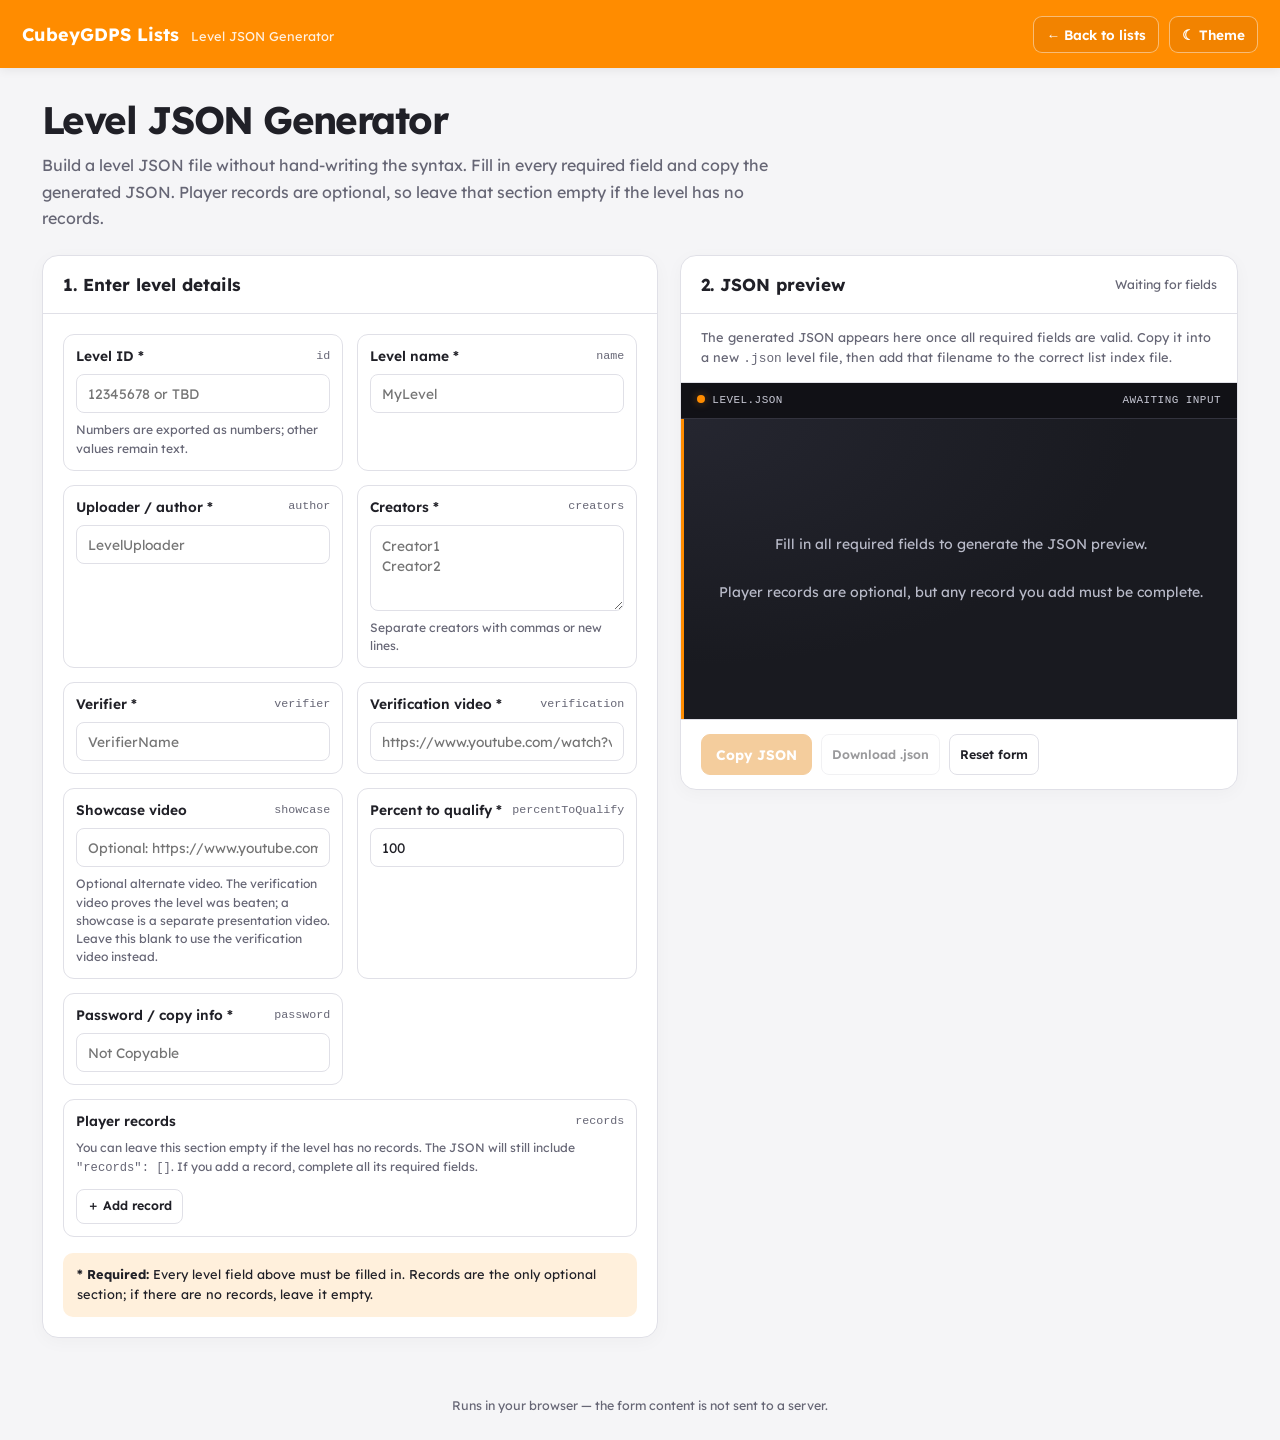
==== commit 0bb3ff80: "Fix JSON generator input event binding" ====
--- a/json-generator/index.html
+++ b/json-generator/index.html
@@ -395,7 +395,7 @@
     if (localStorage.getItem('json-generator-dark') === 'true') document.body.classList.add('dark');
 
     // Keep the preview in sync with every field, and wire up the record button.
-    $('input, textarea, select').forEach(input => {
+    $$('input, textarea, select').forEach(input => {
         input.addEventListener('input', updatePreview);
         input.addEventListener('change', updatePreview);
     });
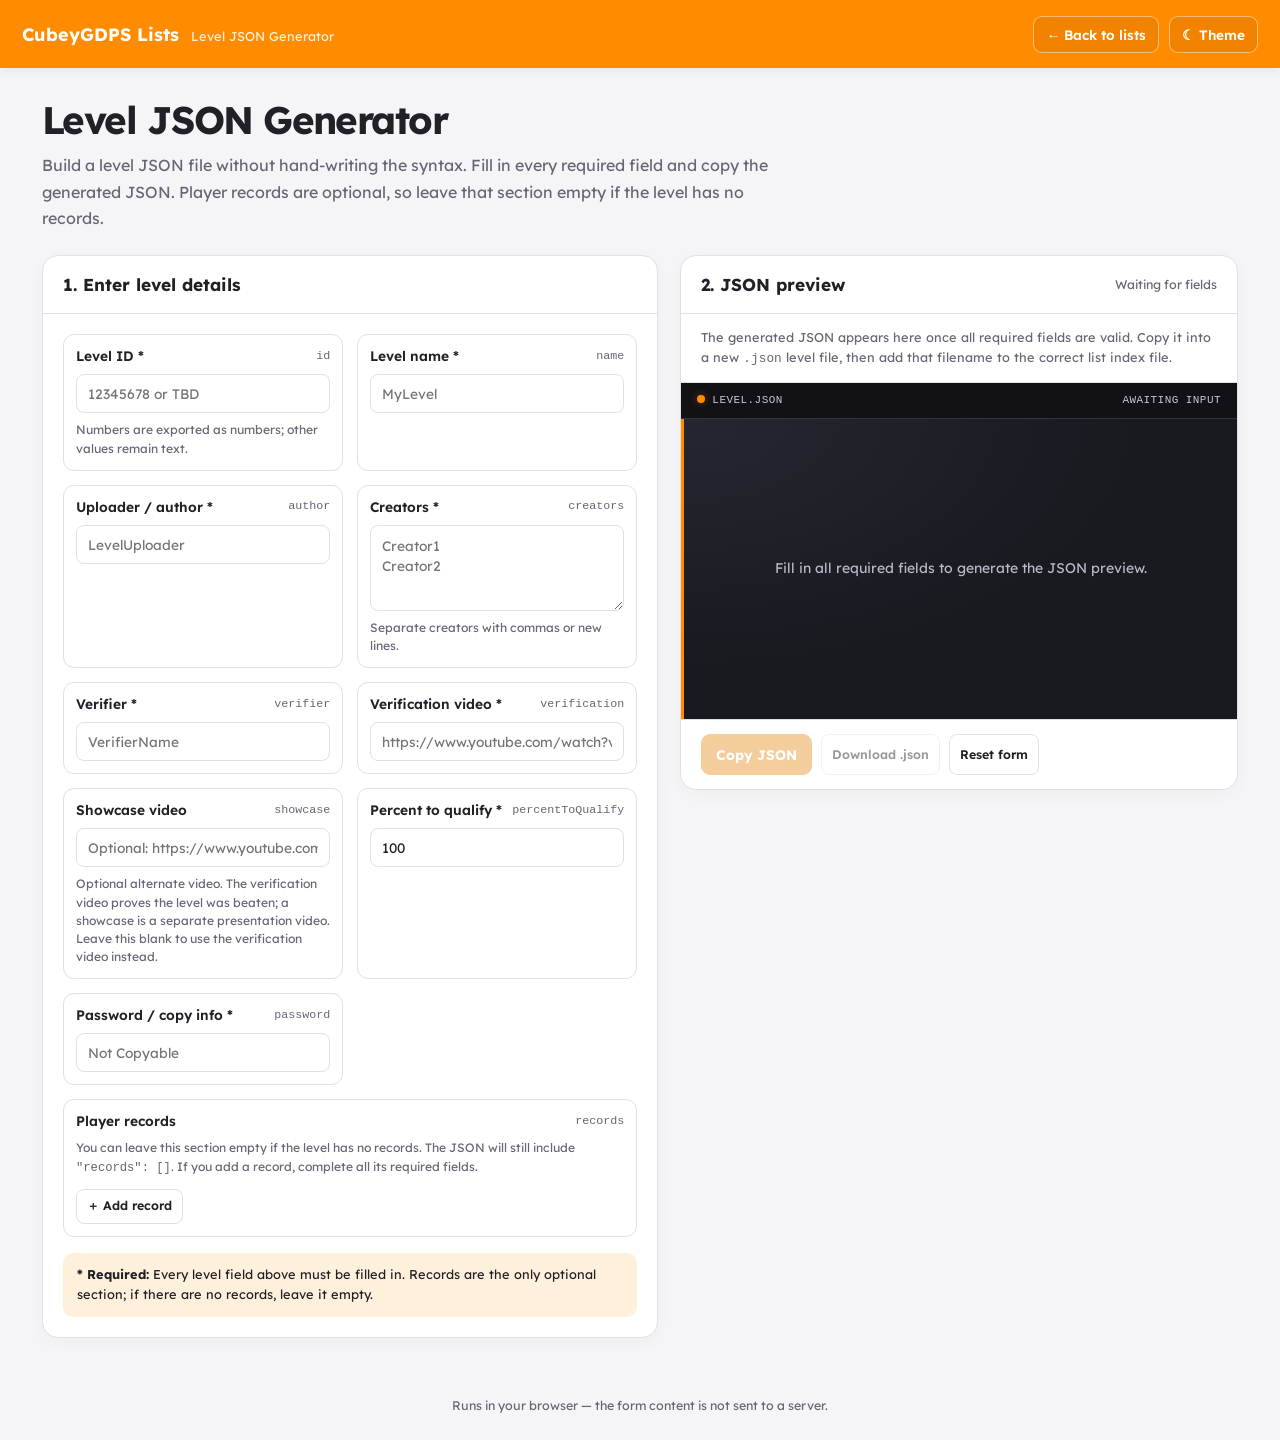
==== commit 3135bfb7: "Simplify record FPS field and clarify JSON preview validation" ====
--- a/json-generator/index.html
+++ b/json-generator/index.html
@@ -224,7 +224,6 @@
                 <div><label for="record-link-${id}">Proof link</label><input id="record-link-${id}" data-record="link" type="url" placeholder="https://..."></div>
                 <div><label for="record-percent-${id}">Percent</label><input id="record-percent-${id}" data-record="percent" type="number" min="0" max="100" step="1" value="100"></div>
                 <div><label for="record-fps-${id}">FPS value</label><input id="record-fps-${id}" data-record="fps-value" type="number" min="1" step="1" value="360"></div>
-                <div><label for="record-fps-key-${id}">JSON field name</label><select id="record-fps-key-${id}" data-record="fps-key"><option value="fps" selected>fps (current format)</option><option value="hz">hz (legacy format)</option></select></div>
             </div>
             <div class="record-options">
                 <label class="check-label"><input data-record="mobile" type="checkbox"> Mobile</label>
@@ -249,11 +248,10 @@
             const link = $('[data-record="link"]', box).value.trim();
             const percent = $('[data-record="percent"]', box).value;
             const fps = $('[data-record="fps-value"]', box).value;
-            const fpsKey = $('[data-record="fps-key"]', box).value;
             if (user) record.user = user;
             if (link) record.link = link;
             if (percent !== '') record.percent = Number(percent);
-            if (fps !== '') record[fpsKey] = Number(fps);
+            if (fps !== '') record.fps = Number(fps);
             if ($('[data-record="mobile"]', box).checked) record.mobile = true;
             if ($('[data-record="cbf"]', box).checked) record.cbf = true;
             return record;
@@ -264,10 +262,10 @@
         const text = id => $(id).value.trim();
         const idValue = text('#value-id');
         const data = {
-            id: /^-?\\d+$/.test(idValue) ? Number(idValue) : idValue,
+            id: /^-?\d+$/.test(idValue) ? Number(idValue) : idValue,
             name: text('#value-name'),
             author: text('#value-author'),
-            creators: text('#value-creators').split(/[\\n,]+/).map(value => value.trim()).filter(Boolean),
+            creators: text('#value-creators').split(/[\n,]+/).map(value => value.trim()).filter(Boolean),
             verifier: text('#value-verifier'),
             verification: text('#value-verification'),
             percentToQualify: text('#value-percent') === '' ? null : Number(text('#value-percent')),
@@ -290,13 +288,51 @@
         if (showcase.value.trim() && !showcase.checkValidity()) return false;
 
         // Records are optional, but every record added must be complete.
-        for (const box of $('.record-box', recordsContainer)) {
+        for (const box of $$('.record-box', recordsContainer)) {
             for (const selector of ['[data-record="user"]', '[data-record="link"]', '[data-record="percent"]', '[data-record="fps-value"]']) {
                 const field = $(selector, box);
                 if (!field.value.trim() || !field.checkValidity()) return false;
             }
         }
         return true;
+    }
+
+    function getMissingFields() {
+        const labels = [
+            ['#value-id', 'Level ID'],
+            ['#value-name', 'Level name'],
+            ['#value-author', 'Uploader / author'],
+            ['#value-creators', 'Creators'],
+            ['#value-verifier', 'Verifier'],
+            ['#value-verification', 'Verification video'],
+            ['#value-percent', 'Percent to qualify'],
+            ['#value-password', 'Password / copy info']
+        ];
+        const missing = labels
+            .filter(([selector]) => {
+                const field = $(selector);
+                return !field.value.trim() || !field.checkValidity();
+            })
+            .map(([, label]) => label);
+
+        const showcase = $('#value-showcase');
+        if (showcase.value.trim() && !showcase.checkValidity()) missing.push('Showcase video URL');
+
+        $('.record-box', recordsContainer).forEach((box, index) => {
+            const selectors = [
+                ['[data-record="user"]', 'player name'],
+                ['[data-record="link"]', 'proof link'],
+                ['[data-record="percent"]', 'percent'],
+                ['[data-record="fps-value"]', 'FPS value']
+            ];
+            selectors.forEach(([selector, label]) => {
+                const field = $(selector, box);
+                if (!field.value.trim() || !field.checkValidity()) {
+                    missing.push('Record ' + (index + 1) + ': ' + label);
+                }
+            });
+        });
+        return missing;
     }
 
     function updatePreview() {
@@ -304,11 +340,14 @@
         output.classList.toggle('ready', complete);
         $('#copy-json').disabled = !complete;
         $('#download-json').disabled = !complete;
-        $('#field-count').textContent = complete ? Object.keys(getData()).length + ' fields' : 'Waiting for fields';
+        const missing = getMissingFields();
+        $('#field-count').textContent = complete ? Object.keys(getData()).length + ' fields' : missing.length + ' field(s) to fix';
         $('#code-state').textContent = complete ? 'Valid JSON preview' : 'Awaiting input';
 
         if (!complete) {
-            output.textContent = 'Fill in all required fields to generate the JSON preview.\n\nPlayer records are optional, but any record you add must be complete.';
+            output.textContent = 'Complete the required fields to generate the JSON preview.\n\n' +
+                (missing.length ? 'Check: ' + missing.join(', ') + '.' : 'Check the values marked as invalid.') +
+                '\n\nPlayer records are optional, but any record you add must be complete.';
             status.textContent = '';
             return;
         }
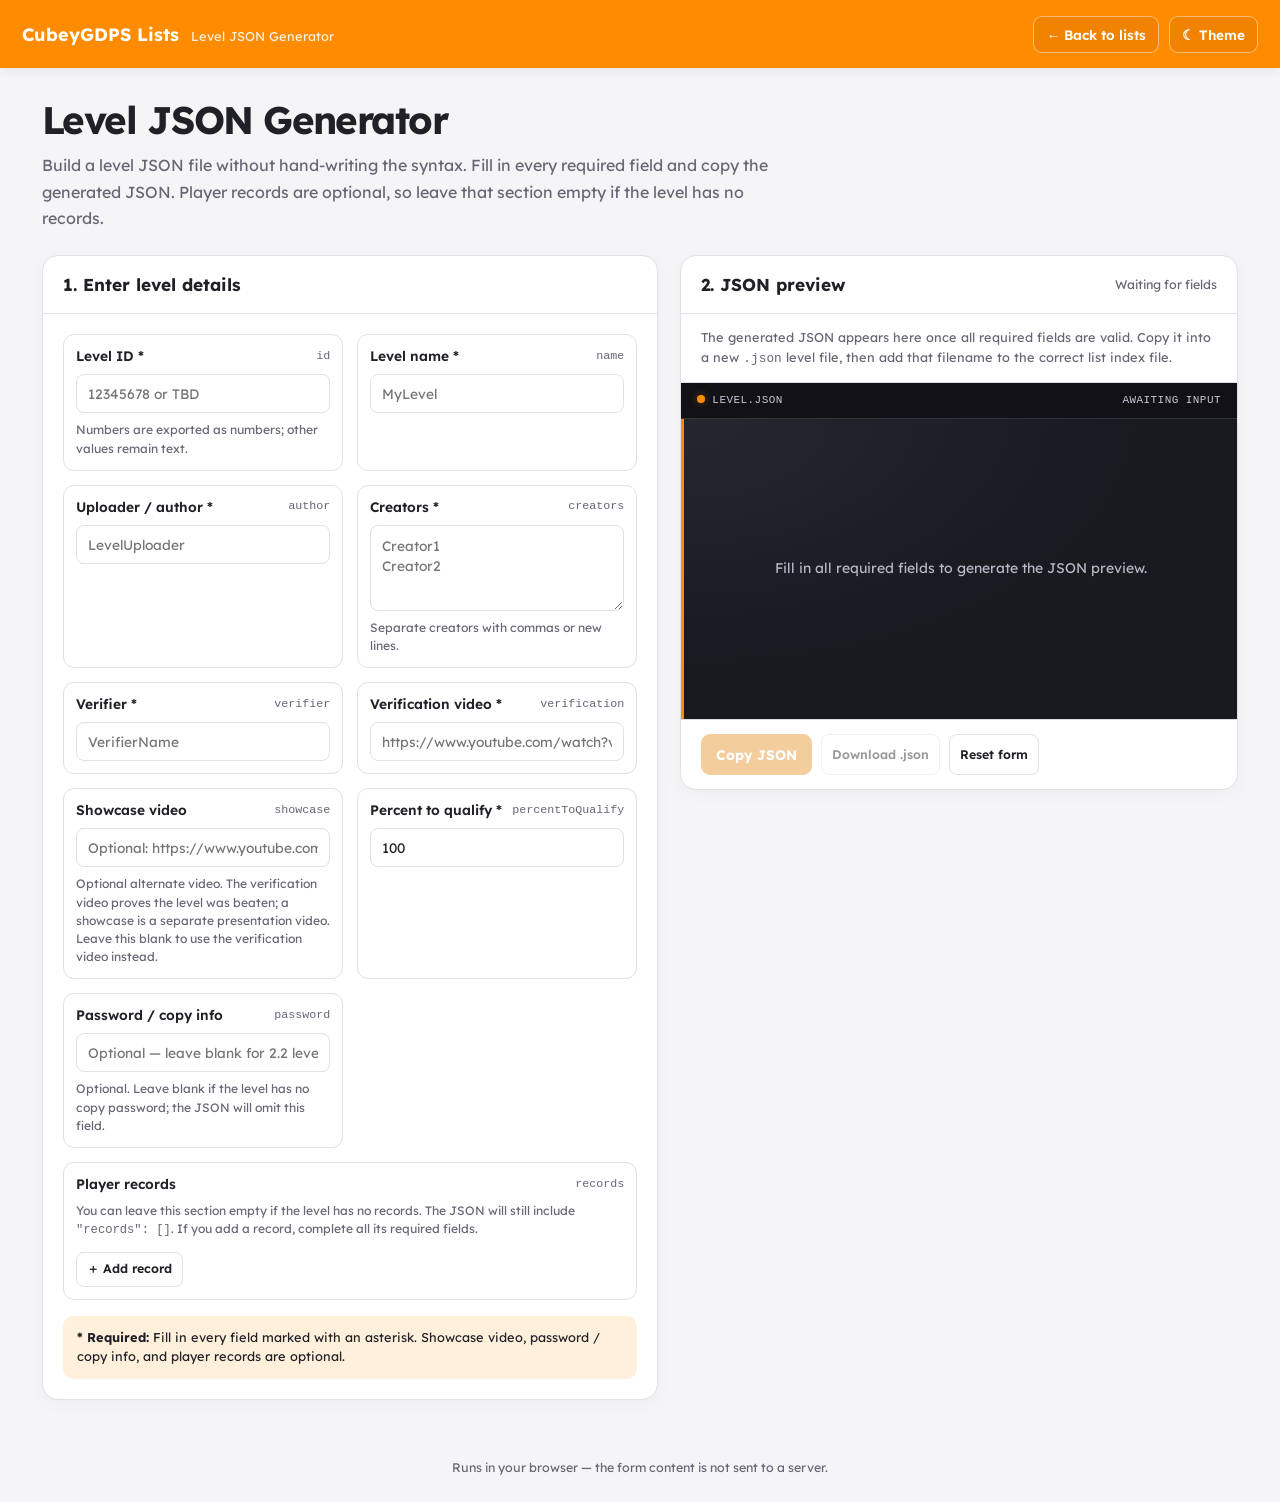
==== commit 8badadf3: "Make password optional for Geometry Dash 2.2 levels" ====
--- a/json-generator/index.html
+++ b/json-generator/index.html
@@ -171,8 +171,9 @@
                             <input id="value-percent" type="number" min="0" max="100" step="1" value="100" required>
                         </div>
                         <div class="field" data-field="password">
-                            <div class="field-top"><label for="value-password">Password / copy info *</label><code>password</code></div>
-                            <input id="value-password" type="text" placeholder="Not Copyable" required>
+                            <div class="field-top"><label for="value-password">Password / copy info</label><code>password</code></div>
+                            <input id="value-password" type="text" placeholder="Optional — leave blank for 2.2 levels">
+                            <p class="hint">Optional. Leave blank if the level has no copy password; the JSON will omit this field.</p>
                         </div>
                         <div class="field full" data-field="records">
                             <div class="field-top">
@@ -183,7 +184,7 @@
                             <button class="small-button" id="add-record" type="button" style="margin-top:12px">＋ Add record</button>
                         </div>
                     </div>
-                    <div class="notice"><strong>* Required:</strong> Every level field above must be filled in. Records are the only optional section; if there are no records, leave it empty.</div>
+                    <div class="notice"><strong>* Required:</strong> Fill in every field marked with an asterisk. Showcase video, password / copy info, and player records are optional.</div>
                 </div>
             </section>
             <section class="panel preview-panel">
@@ -269,16 +270,17 @@
             verifier: text('#value-verifier'),
             verification: text('#value-verification'),
             percentToQualify: text('#value-percent') === '' ? null : Number(text('#value-percent')),
-            password: text('#value-password'),
             records: readRecords()
         };
+        const password = text('#value-password');
+        if (password) data.password = password;
         const showcase = text('#value-showcase');
         if (showcase) data.showcase = showcase;
         return data;
     }
 
     function isFormComplete() {
-        const required = ['#value-id', '#value-name', '#value-author', '#value-creators', '#value-verifier', '#value-verification', '#value-percent', '#value-password'];
+        const required = ['#value-id', '#value-name', '#value-author', '#value-creators', '#value-verifier', '#value-verification', '#value-percent'];
         if (!required.every(selector => {
             const field = $(selector);
             return field.value.trim() !== '' && field.checkValidity();
@@ -306,7 +308,6 @@
             ['#value-verifier', 'Verifier'],
             ['#value-verification', 'Verification video'],
             ['#value-percent', 'Percent to qualify'],
-            ['#value-password', 'Password / copy info']
         ];
         const missing = labels
             .filter(([selector]) => {
@@ -355,7 +356,7 @@
     }
 
     function validateForm() {
-        const required = ['#value-id', '#value-name', '#value-author', '#value-creators', '#value-verifier', '#value-verification', '#value-percent', '#value-password'];
+        const required = ['#value-id', '#value-name', '#value-author', '#value-creators', '#value-verifier', '#value-verification', '#value-percent'];
         for (const selector of required) {
             const field = $(selector);
             if (!field.value.trim() || !field.checkValidity()) {
